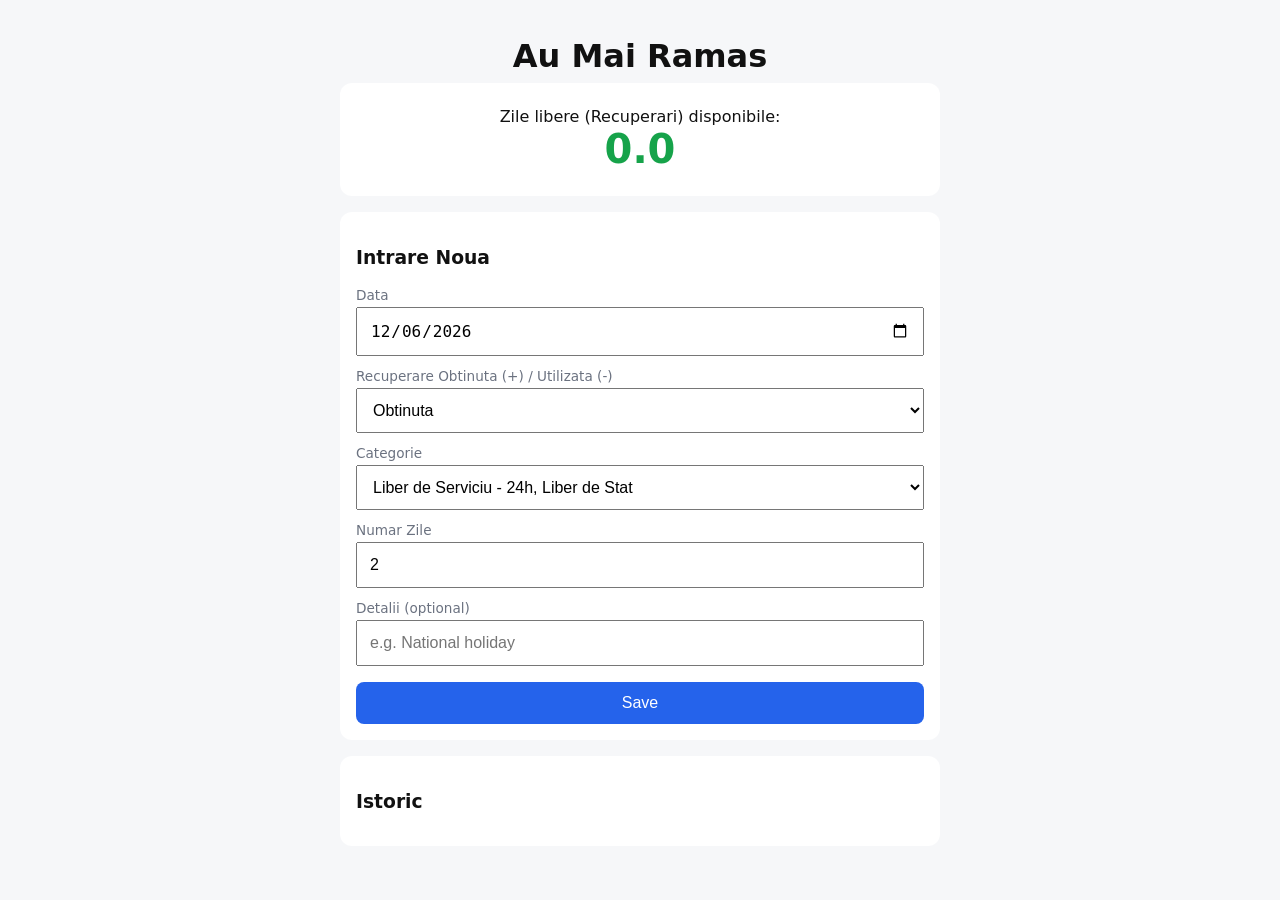
==== index.html @ 6e40f2d1 "split js from main html" ====
<!DOCTYPE html>
<html lang="en">
<head>
  <meta charset="UTF-8">
  <meta name="viewport" content="width=device-width, initial-scale=1.0">
  <meta name=""description" content="Evidenta recuperarilor">
  <title>AMR</title>
  <link rel="stylesheet" href="styles.css">
</head>

<body>

  <div class="app">
    <h1>Au Mai Ramas</h1>

    <div class="balance">
      <div>Zile libere (Recuperari) disponibile:</div>
      <div id="balance" class="balance-value">0</div>
    </div>

    <div class="card">
      <h3>Intrare Noua</h3>

      <label>Data</label>
      <input type="date" id="date" />

      <label>Recuperare Obtinuta (+) / Utilizata (-)</label>
      <select id="type">
        <option value="earned">Obtinuta</option>
        <option value="used">Utilizata</option>
      </select>

      <label>Categorie</label>
      <select id="category">
        <option value="liber">Liber de Serviciu - 24h, Liber de Stat</option>
        <option value="exercitiu">Exercitiu, Alerta</option>
        <option value="recompensa">Recompensa</option>
      </select>

      <label>Numar Zile</label>
      <input type="number" step="0.5" id="amount" />

      <label>Detalii (optional)</label>
      <input type="text" id="note" placeholder="e.g. National holiday"/>

      <button onclick="addEntry()">Save</button>
    </div>

    <div class="card">
      <h3>Istoric</h3>
      <div id="history"></div>
    </div>
  </div>

  <!--Scriptul Javascript-->
  <script src="app.js"></script>
</body>
</html>
---- styles.css ----
:root {
    --bg: #f6f7f9;
    --card: #ffffff;
    --primary: #2563eb;
    --positive: #16a34a;
    --negative: #dc2626;
    --muted: #6b7280;
}

* {
    box-sizing: border-box;
}

body {
    margin: 0;
    font-family: system-ui, -apple-system, BlinkMacSystemFont, sans-serif;
    background: var(--bg);
    color: #111;
    padding: 1rem;
}

.app {
    max-width: 600px;
    margin: auto;
}

h1 {
    text-align: center;
    margin-bottom: 0.5rem;
}

.balance {
    background: var(--card);
    padding: 1.5rem;
    border-radius: 12px;
    text-align: center;
    margin-bottom: 1rem;
}

.balance-value {
    font-size: 2.5rem;
    font-weight: bold;
}

.card {
    background: var(--card);
    padding: 1rem;
    border-radius: 12px;
    margin-bottom: 1rem;
}

label {
    display: block;
    font-size: 0.85rem;
    color: var(--muted);
    margin-top: 0.75rem;
}

input, select, button {
    width: 100%;
    padding: 0.75rem;
    margin-top: 0.25rem;
    font-size: 1rem;
}

button {
    background: var(--primary);
    color: white;
    border: none;
    border-radius: 8px;
    margin-top: 1rem;
    cursor: pointer;
}

button:active {
    transform: scale(0.98);
}

.history-item {
    display: flex;
    justify-content: space-between;
    align-items: center;
    border-bottom: 1px solid #e5e7eb;
    padding: 0.5rem 0;
}

.history-item:last-child {
    border-bottom: none;
}

.amount-positive {
    color: var(--positive);
    font-weight: 600;
}

.amount-negative {
    color: var(--negative);
    font-weight: 600;
}

.delete-btn {
    background: none;
    border: none;
    color: var(--negative);
    font-size: 0.9rem;
    cursor: pointer;
    width: auto;
}

.note {
    font-size: 0.8rem;
    color: var(--muted);
}

@media (max-width: 480px) {
    .balance-value {
    font-size: 2rem;
    }
}
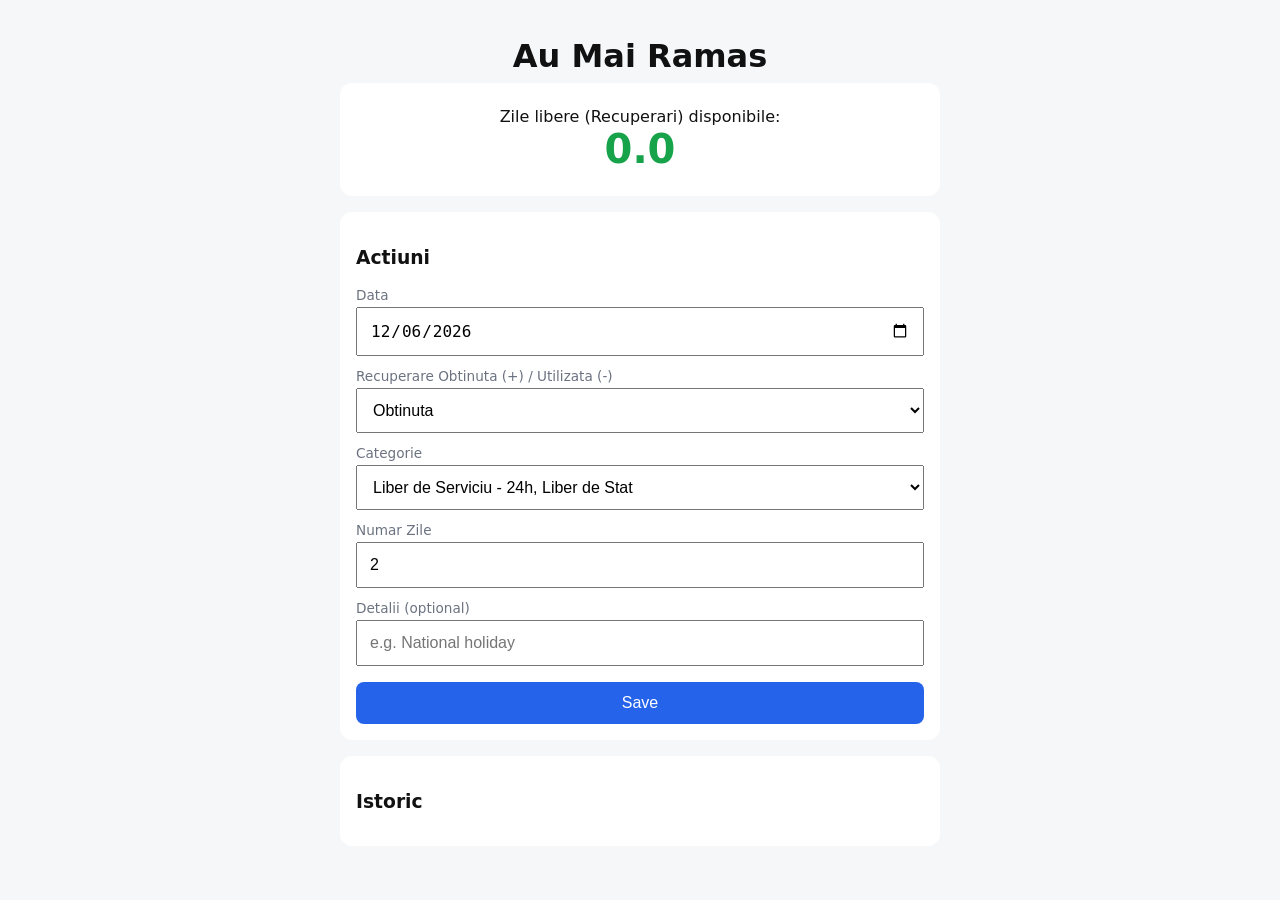
==== commit d2c0a588: "editare caiet de sarcini" ====
--- a/index.html
+++ b/index.html
@@ -19,7 +19,7 @@
     </div>
 
     <div class="card">
-      <h3>Intrare Noua</h3>
+      <h3>Actiuni</h3>
 
       <label>Data</label>
       <input type="date" id="date" />
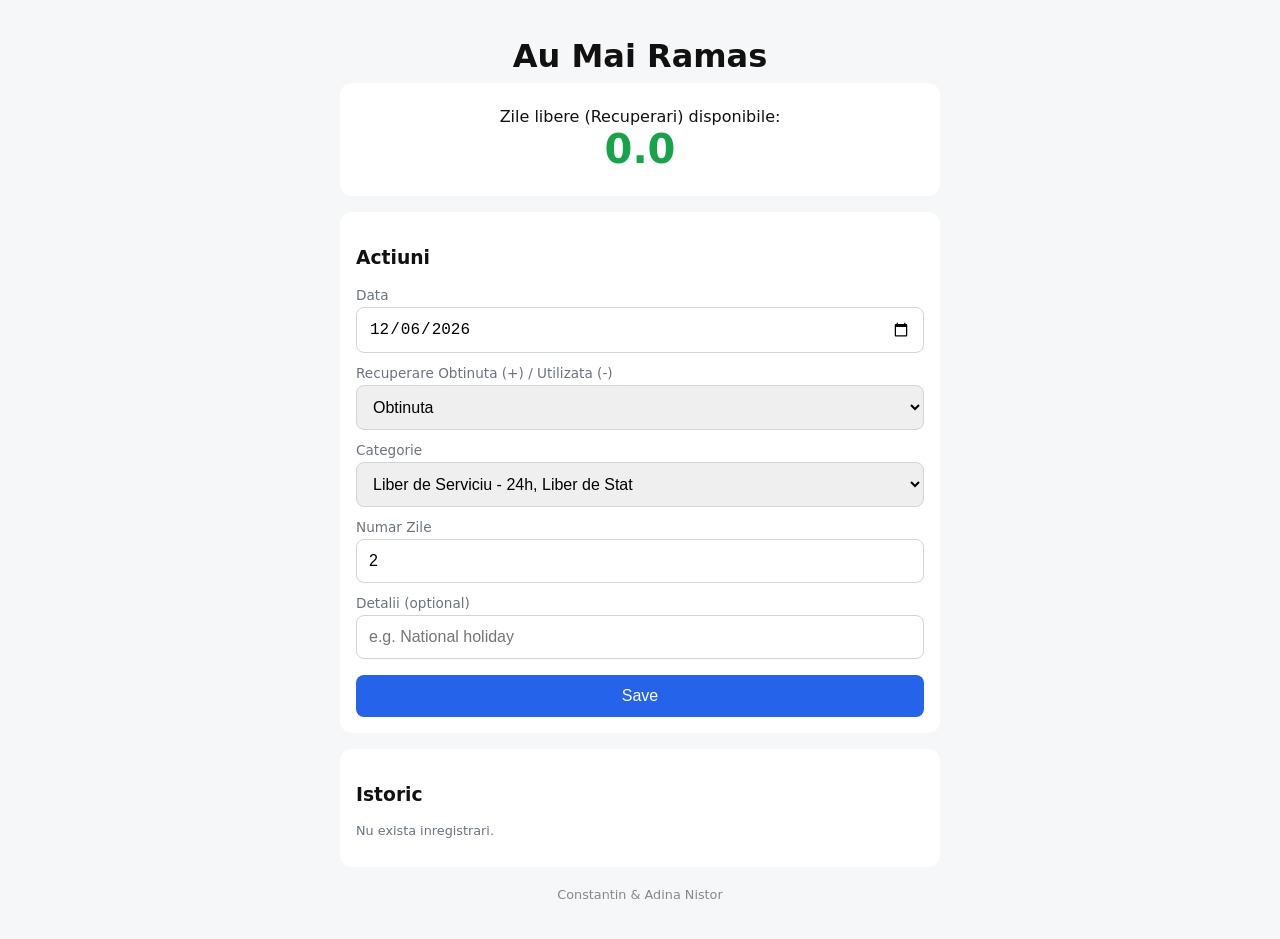
==== commit 950b8b8d: "corectii ale fisierelor html, css si js" ====
--- a/index.html
+++ b/index.html
@@ -3,7 +3,7 @@
 <head>
   <meta charset="UTF-8">
   <meta name="viewport" content="width=device-width, initial-scale=1.0">
-  <meta name=""description" content="Evidenta recuperarilor">
+  <meta name="description" content="Evidenta recuperarilor">
   <title>AMR</title>
   <link rel="stylesheet" href="styles.css">
 </head>
@@ -13,46 +13,54 @@
   <div class="app">
     <h1>Au Mai Ramas</h1>
 
+    <!--Balanta - va afisa rezultatul final al zilelor libere ramase-->
     <div class="balance">
       <div>Zile libere (Recuperari) disponibile:</div>
       <div id="balance" class="balance-value">0</div>
     </div>
 
+    <!--Actiuni - de aici se vor opera adunar si scaderi de zile libere-->
     <div class="card">
       <h3>Actiuni</h3>
 
-      <label>Data</label>
+      <label for="date">Data</label>
       <input type="date" id="date" />
 
-      <label>Recuperare Obtinuta (+) / Utilizata (-)</label>
+      <label for="type">Recuperare Obtinuta (+) / Utilizata (-)</label>
       <select id="type">
         <option value="earned">Obtinuta</option>
         <option value="used">Utilizata</option>
       </select>
 
-      <label>Categorie</label>
+      <label for="category">Categorie</label>
       <select id="category">
         <option value="liber">Liber de Serviciu - 24h, Liber de Stat</option>
         <option value="exercitiu">Exercitiu, Alerta</option>
         <option value="recompensa">Recompensa</option>
       </select>
 
-      <label>Numar Zile</label>
-      <input type="number" step="0.5" id="amount" />
+      <label for="amount">Numar Zile</label>
+      <input type="number" step="0.5" id="amount" min="0" />
 
-      <label>Detalii (optional)</label>
+      <label for="note">Detalii (optional)</label>
       <input type="text" id="note" placeholder="e.g. National holiday"/>
 
-      <button onclick="addEntry()">Save</button>
+      <button type="button" onclick="addEntry()">Save</button>
     </div>
 
+    <!--Istoric - un log al intrarilor operate in sectiunea precedenta-->
     <div class="card">
       <h3>Istoric</h3>
       <div id="history"></div>
     </div>
   </div>
 
-  <!--Scriptul Javascript-->
+  <!-- Nota de subsol -->
+  <footer class="footnote">
+    Constantin &amp; Adina Nistor
+  </footer>
+
+  <!-- Scriptul Javascript -->
   <script src="app.js"></script>
 </body>
 </html>
--- a/styles.css
+++ b/styles.css
@@ -56,20 +56,34 @@
     margin-top: 0.75rem;
 }
 
-input, select, button {
+input,
+select,
+button {
     width: 100%;
     padding: 0.75rem;
     margin-top: 0.25rem;
     font-size: 1rem;
+    border-radius: 8px;
+}
+
+input,
+select {
+    border: 1px solid #d1d5db;
+}
+
+input:focus,
+select:focus {
+    outline: none;
+    border-color: var(--primary);
 }
 
 button {
     background: var(--primary);
     color: white;
     border: none;
-    border-radius: 8px;
     margin-top: 1rem;
     cursor: pointer;
+    user-select: none;
 }
 
 button:active {
@@ -79,9 +93,11 @@
 .history-item {
     display: flex;
     justify-content: space-between;
-    align-items: center;
+    align-items: flex-start;
+    gap: 0.5rem;
     border-bottom: 1px solid #e5e7eb;
     padding: 0.5rem 0;
+    flex-wrap: wrap;
 }
 
 .history-item:last-child {
@@ -105,15 +121,24 @@
     font-size: 0.9rem;
     cursor: pointer;
     width: auto;
+    padding: 0;
 }
 
 .note {
     font-size: 0.8rem;
     color: var(--muted);
+    width: 100%;
 }
 
 @media (max-width: 480px) {
     .balance-value {
-    font-size: 2rem;
+        font-size: 2rem;
     }
+}
+
+.footnote {
+    text-align: center;
+    font-size: 0.8rem;
+    color: #888;
+    margin: 20px 0;
 }
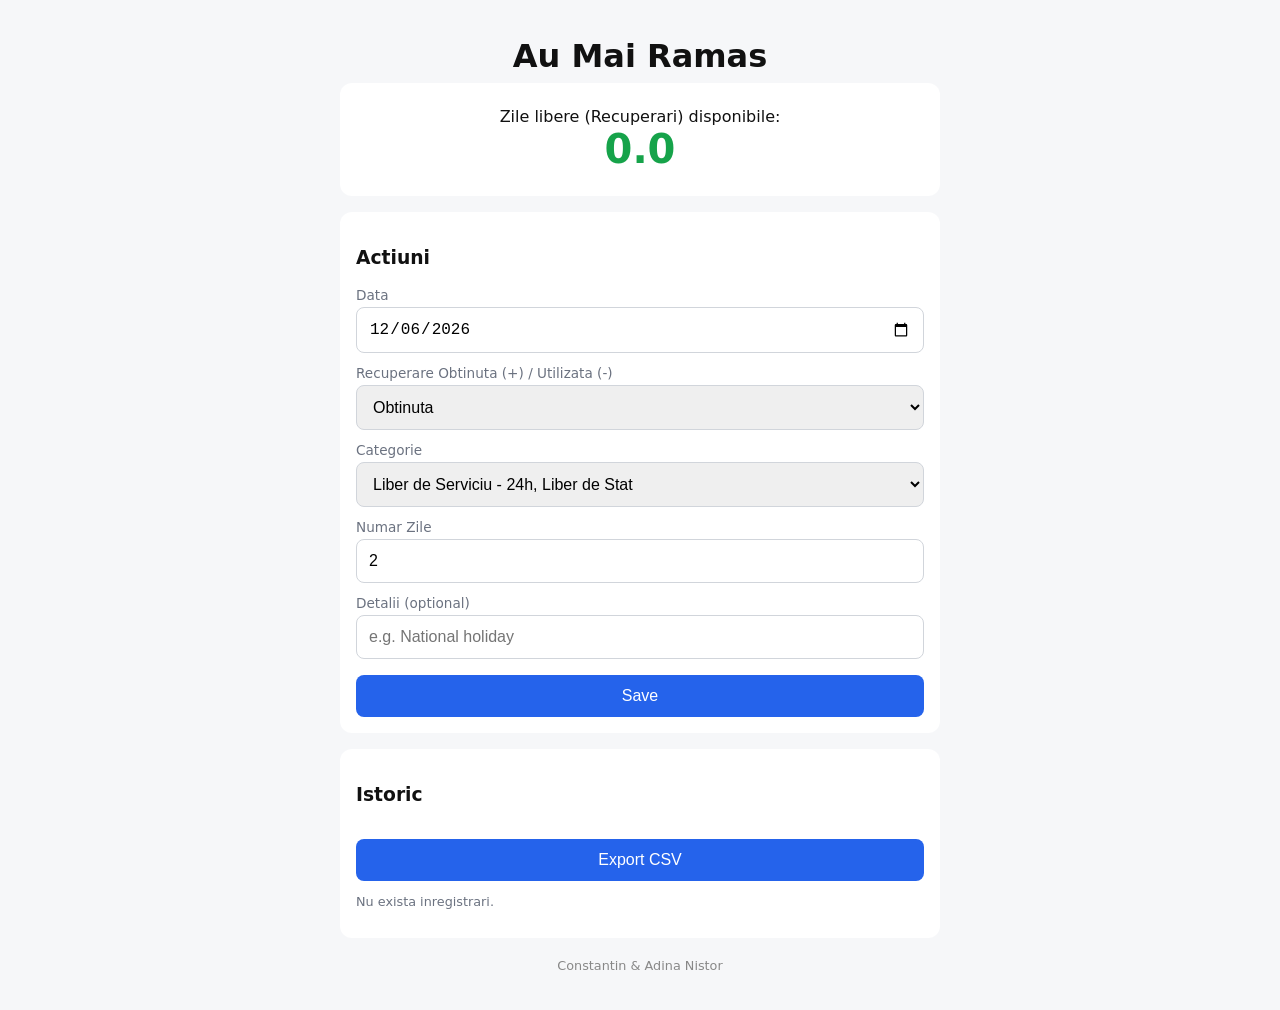
==== commit ae3dcc73: "adaugare functie de export CSV" ====
--- a/index.html
+++ b/index.html
@@ -51,6 +51,7 @@
     <!--Istoric - un log al intrarilor operate in sectiunea precedenta-->
     <div class="card">
       <h3>Istoric</h3>
+      <button type="button" onclick="exportCSV()">Export CSV</button>
       <div id="history"></div>
     </div>
   </div>
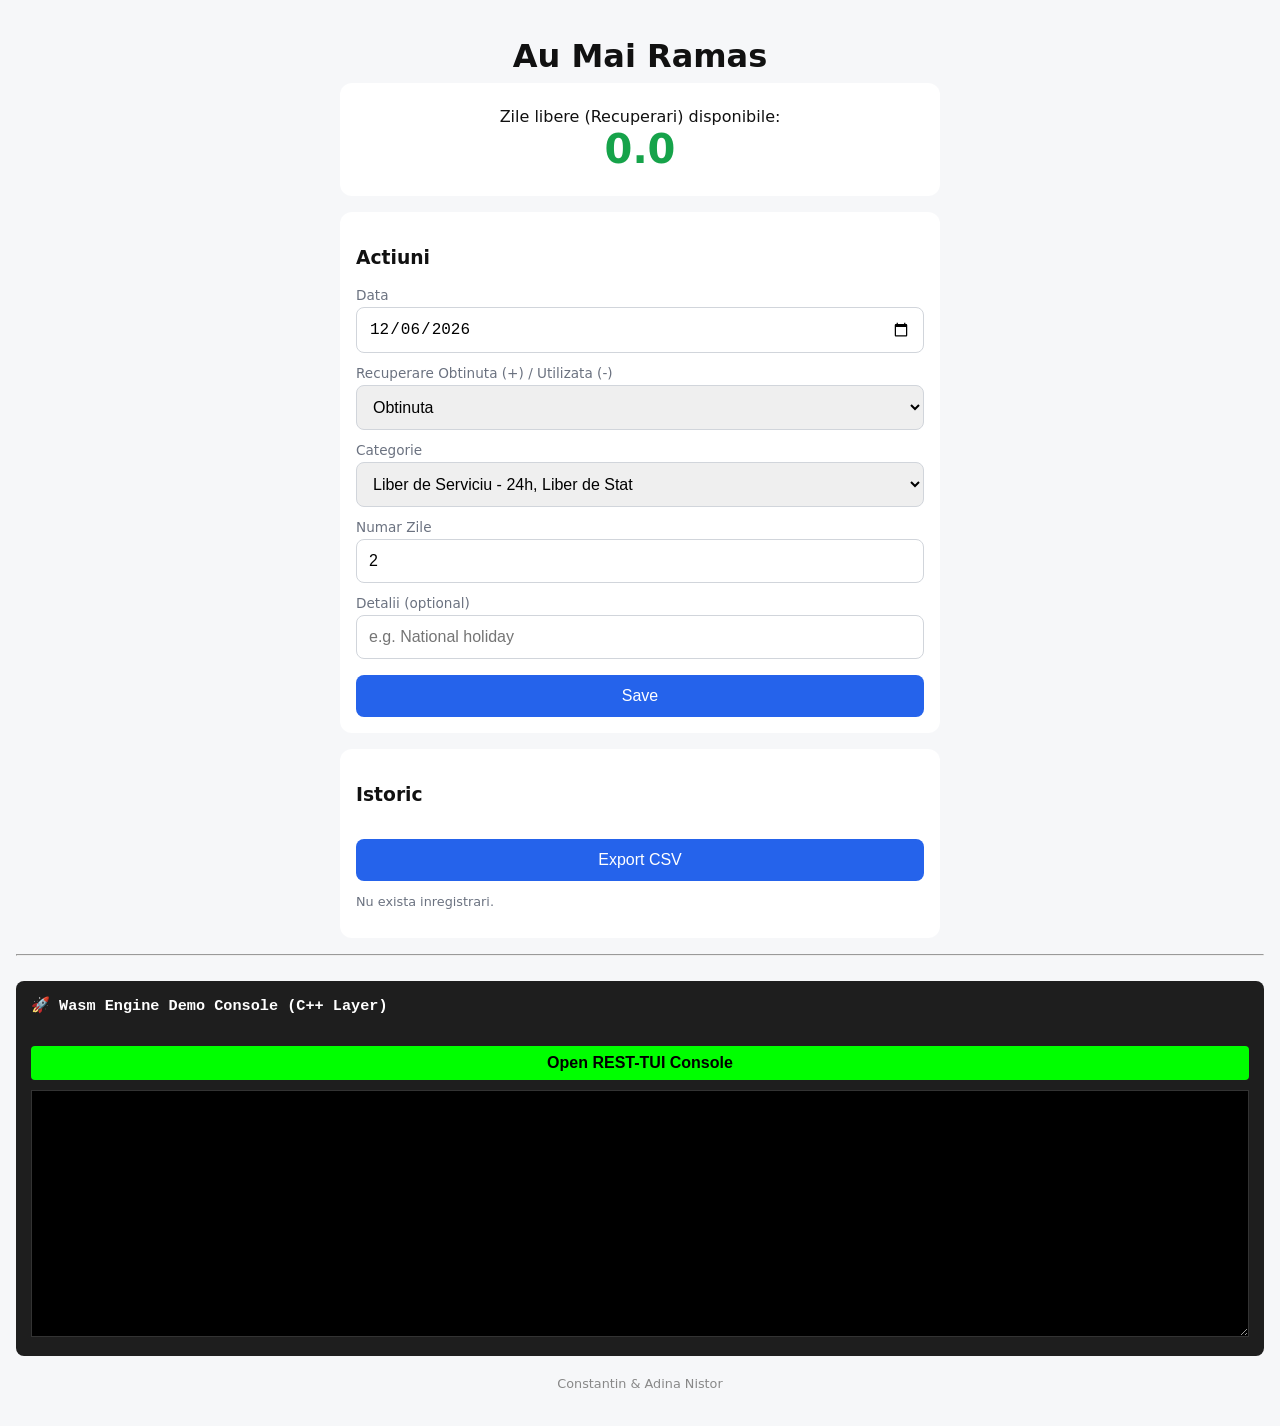
==== commit a58f5eff: "Adaugarea RESTAPI si componente principale pentru Wasm demo" ====
--- a/index.html
+++ b/index.html
@@ -19,7 +19,7 @@
       <div id="balance" class="balance-value">0</div>
     </div>
 
-    <!--Actiuni - de aici se vor opera adunar si scaderi de zile libere-->
+    <!--Actiuni - de aici se vor opera adunari si scaderi de zile libere-->
     <div class="card">
       <h3>Actiuni</h3>
 
@@ -56,6 +56,19 @@
     </div>
   </div>
 
+  <hr>
+
+  <!-- WebAssembly TUI Console Component Area Container -->
+  <div class="terminal-container" style="background: #1e1e1e; color: #00ff00; padding: 15px; font-family: monospace; border-radius: 8px; margin-top: 25px;">
+    <h3 style="color: #fff; margin-top: 0;">🚀 Wasm Engine Demo Console (C++ Layer)</h3>
+    <button id="start-tui-btn" style="background: #00ff00; color: #000; font-weight: bold; padding: 8px 12px; border: none; border-radius: 4px; cursor: pointer;">
+      Open REST-TUI Console
+    </button>
+    
+    <!-- Emscripten Standard Output Direct Shell Pipe Hook -->
+    <textarea id="output" rows="15" style="width: 100%; background: #000; color: #33ff33; font-family: monospace; border: 1px solid #333; margin-top: 10px; padding: 10px;" readonly></textarea>
+  </div>
+
   <!-- Nota de subsol -->
   <footer class="footnote">
     Constantin &amp; Adina Nistor
--- a/styles.css
+++ b/styles.css
@@ -1,3 +1,4 @@
+/* Definirea variabilelor de culori, pentru a putea fi refolosite pe parcursul CSSului. */
 :root {
     --bg: #f6f7f9;
     --card: #ffffff;
@@ -100,6 +101,7 @@
     flex-wrap: wrap;
 }
 
+/* Inlaturare linie de separare, pentru ultima inregistrare din sectiunea Istoric */
 .history-item:last-child {
     border-bottom: none;
 }
@@ -130,6 +132,7 @@
     width: 100%;
 }
 
+/* Responsive design pentru ecrane mici */
 @media (max-width: 480px) {
     .balance-value {
         font-size: 2rem;
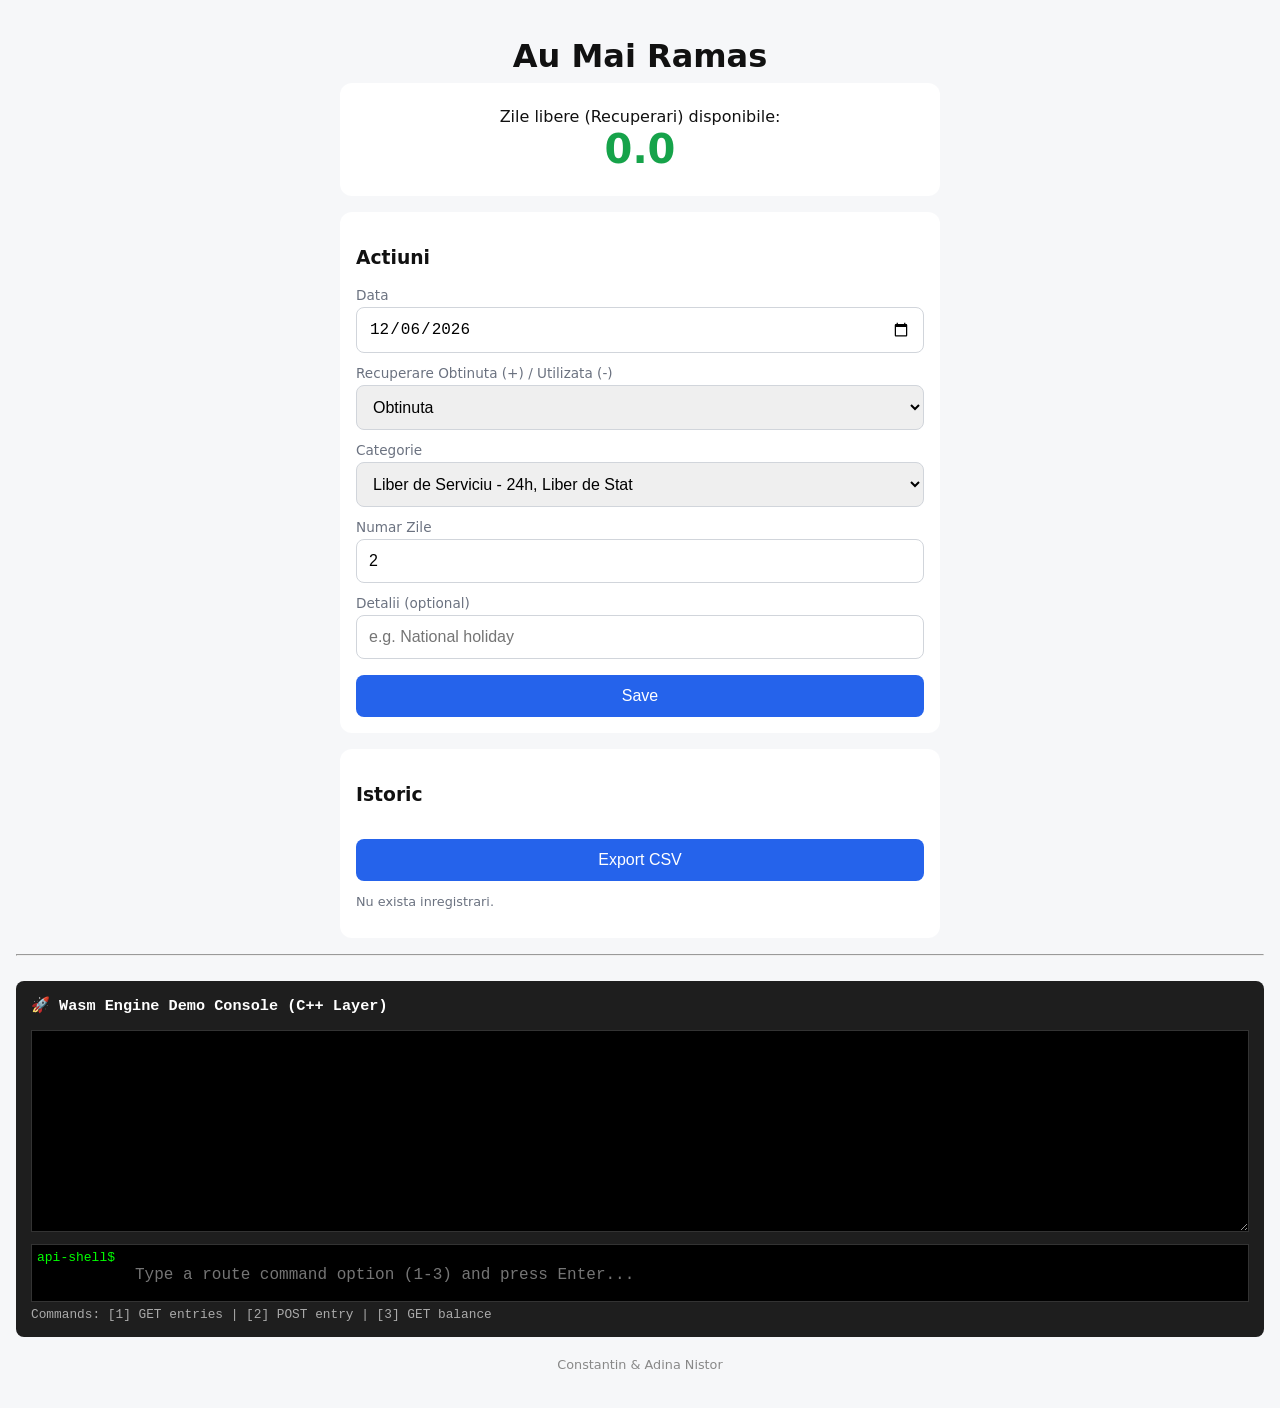
==== commit 6e8f8bdb: "modificare gestionare input" ====
--- a/index.html
+++ b/index.html
@@ -58,15 +58,22 @@
 
   <hr>
 
-  <!-- WebAssembly TUI Console Component Area Container -->
+  <!-- WebAssembly TUI Console -->
   <div class="terminal-container" style="background: #1e1e1e; color: #00ff00; padding: 15px; font-family: monospace; border-radius: 8px; margin-top: 25px;">
     <h3 style="color: #fff; margin-top: 0;">🚀 Wasm Engine Demo Console (C++ Layer)</h3>
-    <button id="start-tui-btn" style="background: #00ff00; color: #000; font-weight: bold; padding: 8px 12px; border: none; border-radius: 4px; cursor: pointer;">
-      Open REST-TUI Console
-    </button>
     
-    <!-- Emscripten Standard Output Direct Shell Pipe Hook -->
-    <textarea id="output" rows="15" style="width: 100%; background: #000; color: #33ff33; font-family: monospace; border: 1px solid #333; margin-top: 10px; padding: 10px;" readonly></textarea>
+    <!-- Terminal Logs -->
+    <textarea id="output" rows="12" style="width: 100%; background: #000; color: #33ff33; font-family: monospace; border: 1px solid #333; padding: 10px;" readonly></textarea>
+
+    <!-- Custom Command Prompt Line -->
+    <div style="display: flex; margin-top: 8px; background: #000; padding: 5px; border: 1px solid #333;">
+      <span style="color: #00ff00; margin-right: 8px;">api-shell$</span>
+      <input type="text" id="terminal-input" placeholder="Type a route command option (1-3) and press Enter..." style="flex: 1; background: transparent; color: #fff; border: none; outline: none; font-family: monospace;">
+    </div>
+  
+    <div style="font-size: 0.8rem; color: #aaa; margin-top: 5px;">
+      Commands: [1] GET entries | [2] POST entry | [3] GET balance
+    </div>
   </div>
 
   <!-- Nota de subsol -->
@@ -74,7 +81,10 @@
     Constantin &amp; Adina Nistor
   </footer>
 
-  <!-- Scriptul Javascript -->
+  <!-- app.js trebuie lansat inaintea lui wasm_engine.js -->
   <script src="app.js"></script>
+
+  <!-- wasm_engine.js este generat de Emscripten si depinde de app.js -->
+   <script async src="wasm_engine.js"></script>
 </body>
 </html>
